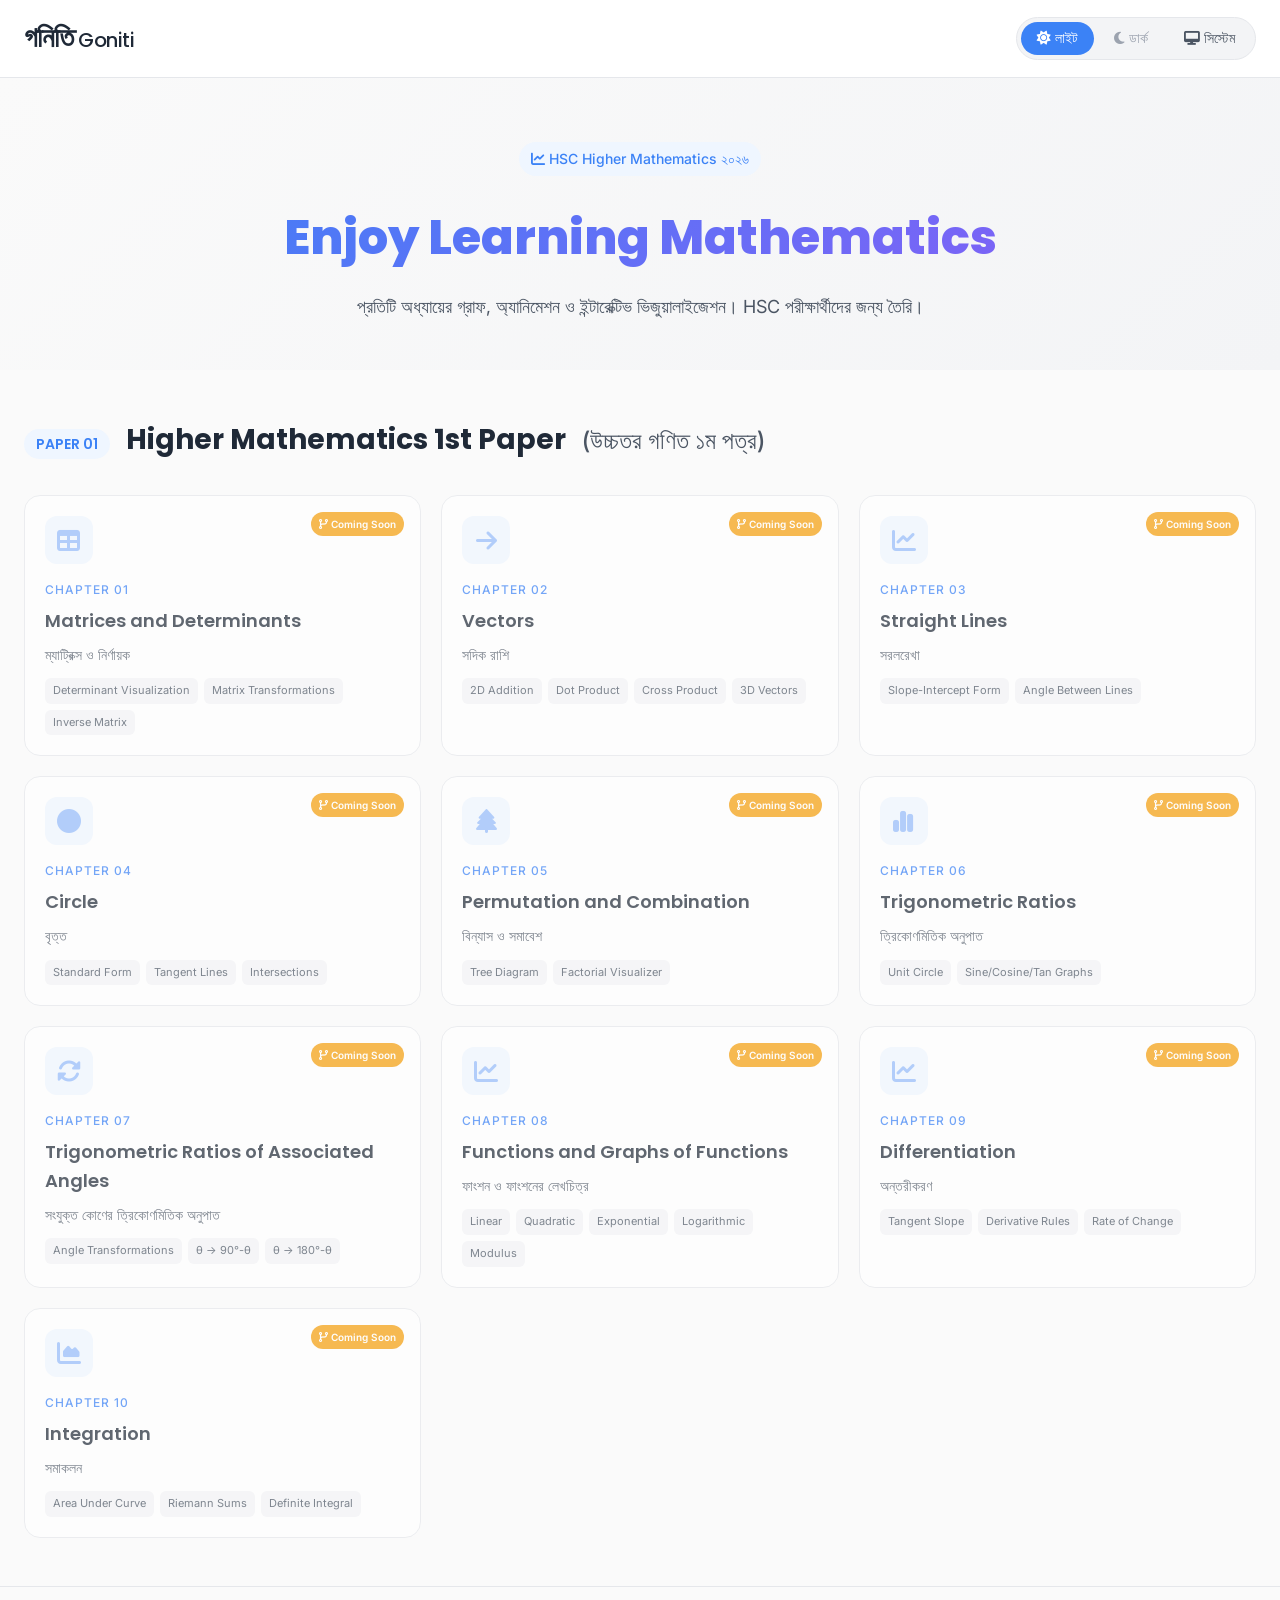
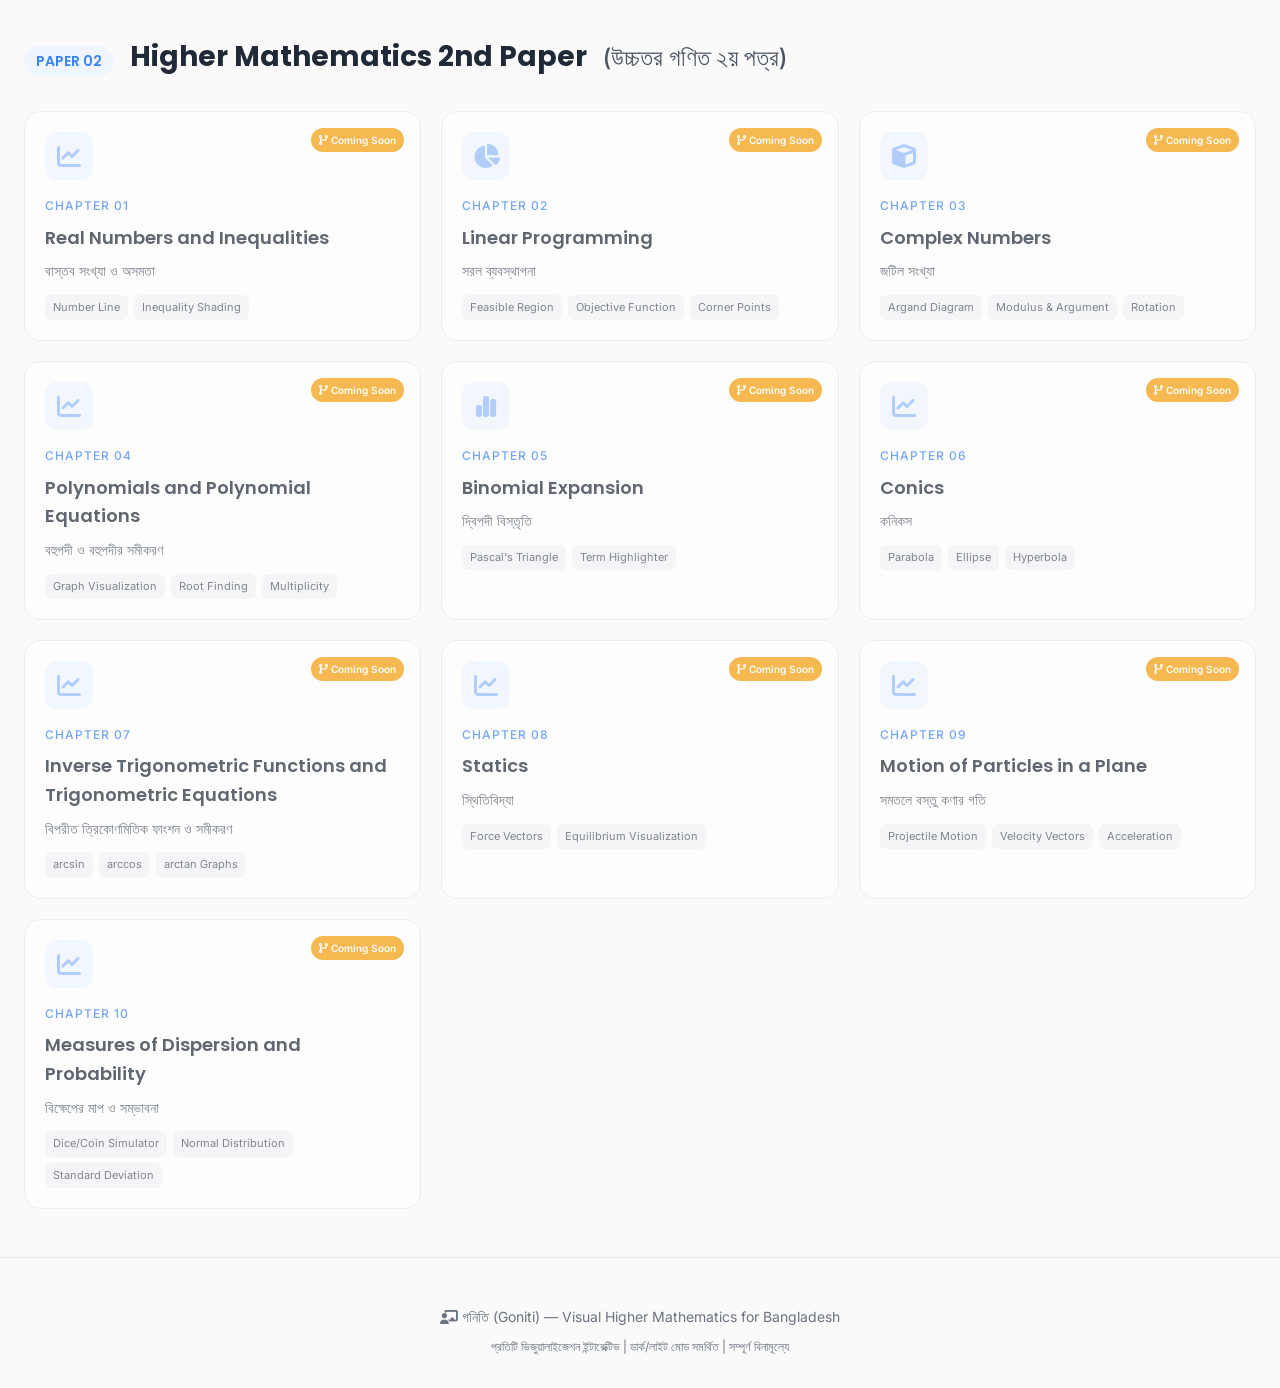
==== index.html @ 04747a1b "Initial commit of Goniti - Visual Higher Math platform" ====
<!DOCTYPE html>
<html lang="bn">
<head>
    <meta charset="UTF-8">
    <meta name="viewport" content="width=device-width, initial-scale=1.0, viewport-fit=cover">
    <title>গনিতি | Goniti — Visual Higher Mathematics for HSC Bangladesh</title>
    <meta name="description" content="Interactive visualizations for HSC Higher Mathematics (1st & 2nd Paper). Learn matrices, vectors, calculus, conics and more through animated graphs.">
    <meta name="theme-color" content="#3B82F6">
    
    <!-- Preconnect for faster font loading -->
    <link rel="preconnect" href="https://fonts.googleapis.com">
    <link rel="preconnect" href="https://fonts.gstatic.com" crossorigin>
    
    <!-- Google Fonts: Poppins (headings) + Inter (body) - both pass Il1 test -->
    <link href="https://fonts.googleapis.com/css2?family=Inter:opsz,wght@14..32,300;14..32,400;14..32,500;14..32,600;14..32,700&family=Poppins:wght@400;500;600;700;800&display=swap" rel="stylesheet">
    
    <!-- Font Awesome 6 (free icons) -->
    <link rel="stylesheet" href="https://cdnjs.cloudflare.com/ajax/libs/font-awesome/6.4.0/css/all.min.css">
    
    <style>
        /* ---------- CSS Variables (Light Mode Default) ---------- */
        :root {
            /* Light mode colors (research-backed: light mode improves reading speed & accuracy) */
            --bg-primary: #FAFAFA;
            --bg-secondary: #FFFFFF;
            --bg-card: #FFFFFF;
            --bg-surface: #F3F4F6;
            --text-primary: #1F2937;
            --text-secondary: #4B5563;
            --text-muted: #6B7280;
            --border-light: #E5E7EB;
            --border-medium: #D1D5DB;
            --accent-blue: #3B82F6;
            --accent-blue-hover: #2563EB;
            --accent-blue-light: #EFF6FF;
            --accent-purple: #8B5CF6;
            --accent-green: #10B981;
            --accent-orange: #F59E0B;
            --shadow-sm: 0 1px 2px 0 rgba(0, 0, 0, 0.05);
            --shadow-md: 0 4px 6px -1px rgba(0, 0, 0, 0.1), 0 2px 4px -1px rgba(0, 0, 0, 0.06);
            --shadow-lg: 0 10px 15px -3px rgba(0, 0, 0, 0.1), 0 4px 6px -2px rgba(0, 0, 0, 0.05);
            --transition: all 0.2s ease;
        }
        
        /* Dark mode colors (research: dark mode reduces eye fatigue in low-light conditions) */
        [data-theme="dark"] {
            --bg-primary: #121212;
            --bg-secondary: #1E1E1E;
            --bg-card: #1E1E1E;
            --bg-surface: #2D2D2D;
            --text-primary: #E5E7EB;
            --text-secondary: #9CA3AF;
            --text-muted: #6B7280;
            --border-light: #2D2D2D;
            --border-medium: #404040;
            --accent-blue: #60A5FA;
            --accent-blue-hover: #3B82F6;
            --accent-blue-light: #1E3A5F;
            --shadow-sm: 0 1px 2px 0 rgba(0, 0, 0, 0.3);
            --shadow-md: 0 4px 6px -1px rgba(0, 0, 0, 0.4);
            --shadow-lg: 0 10px 15px -3px rgba(0, 0, 0, 0.4);
        }
        
        /* System preference detection (respects user's OS setting) */
        @media (prefers-color-scheme: dark) {
            :root:not([data-theme="light"]) {
                --bg-primary: #121212;
                --bg-secondary: #1E1E1E;
                --bg-card: #1E1E1E;
                --bg-surface: #2D2D2D;
                --text-primary: #E5E7EB;
                --text-secondary: #9CA3AF;
                --text-muted: #6B7280;
                --border-light: #2D2D2D;
                --border-medium: #404040;
                --accent-blue: #60A5FA;
                --accent-blue-hover: #3B82F6;
                --accent-blue-light: #1E3A5F;
            }
        }
        
        * {
            margin: 0;
            padding: 0;
            box-sizing: border-box;
        }
        
        body {
            font-family: 'Inter', system-ui, -apple-system, sans-serif;
            background-color: var(--bg-primary);
            color: var(--text-primary);
            line-height: 1.6;  /* Research: line height minimum 1.5x font size */
            font-size: 16px;   /* Research: minimum 16px for web content */
            transition: var(--transition);
        }
        
        /* Typography - Poppins for headings (clean, modern) */
        h1, h2, h3, h4, .logo, .chapter-title, .nav-link {
            font-family: 'Poppins', 'Inter', system-ui, sans-serif;
        }
        
        /* Container */
        .container {
            max-width: 1280px;
            margin: 0 auto;
            padding: 0 24px;
        }
        
        /* Navigation Bar */
        .navbar {
            position: sticky;
            top: 0;
            background-color: var(--bg-secondary);
            border-bottom: 1px solid var(--border-light);
            backdrop-filter: blur(10px);
            z-index: 100;
            padding: 16px 0;
        }
        
        .navbar .container {
            display: flex;
            justify-content: space-between;
            align-items: center;
            flex-wrap: wrap;
            gap: 16px;
        }
        
        .logo {
            display: flex;
            align-items: baseline;
            gap: 4px;
            font-size: 28px;
            font-weight: 700;
            text-decoration: none;
            color: var(--text-primary);
        }
        
        .logo-bn {
            font-size: 28px;
        }
        
        .logo-en {
            font-size: 20px;
            font-weight: 500;
            letter-spacing: -0.5px;
        }
        
        .nav-controls {
            display: flex;
            align-items: center;
            gap: 16px;
        }
        
        /* Theme Toggle */
        .theme-toggle {
            background-color: var(--bg-surface);
            border: 1px solid var(--border-light);
            border-radius: 40px;
            padding: 4px;
            display: flex;
            gap: 4px;
        }
        
        .theme-btn {
            background: none;
            border: none;
            padding: 8px 16px;
            border-radius: 32px;
            cursor: pointer;
            font-size: 14px;
            font-weight: 500;
            color: var(--text-secondary);
            transition: var(--transition);
        }
        
        .theme-btn.active {
            background-color: var(--accent-blue);
            color: white;
        }
        
        .theme-btn:hover:not(.active) {
            background-color: var(--border-light);
            color: var(--text-primary);
        }
        
        /* Hero Section */
        .hero {
            padding: 64px 0 48px 0;
            text-align: center;
            background: linear-gradient(135deg, var(--bg-primary) 0%, var(--bg-surface) 100%);
        }
        
        .hero h1 {
            font-size: 48px;
            font-weight: 800;
            margin-bottom: 16px;
            background: linear-gradient(135deg, var(--accent-blue), var(--accent-purple));
            -webkit-background-clip: text;
            background-clip: text;
            color: transparent;
        }
        
        .hero p {
            font-size: 18px;
            color: var(--text-secondary);
            max-width: 600px;
            margin: 0 auto;
        }
        
        .hero-badge {
            display: inline-block;
            background-color: var(--accent-blue-light);
            color: var(--accent-blue);
            padding: 6px 12px;
            border-radius: 20px;
            font-size: 14px;
            font-weight: 500;
            margin-bottom: 24px;
        }
        
        /* Paper Sections */
        .paper-section {
            padding: 48px 0;
            border-bottom: 1px solid var(--border-light);
        }
        
        .paper-section:last-child {
            border-bottom: none;
        }
        
        .paper-header {
            display: flex;
            align-items: baseline;
            gap: 16px;
            margin-bottom: 32px;
            flex-wrap: wrap;
        }
        
        .paper-number {
            font-family: 'Poppins', sans-serif;
            font-size: 14px;
            font-weight: 600;
            color: var(--accent-blue);
            background-color: var(--accent-blue-light);
            padding: 4px 12px;
            border-radius: 20px;
        }
        
        .paper-title {
            font-size: 28px;
            font-weight: 700;
            color: var(--text-primary);
        }
        
        .paper-title-bn {
            font-size: 24px;
            font-weight: 500;
            color: var(--text-secondary);
        }
        
        /* Chapter Grid */
        .chapter-grid {
            display: grid;
            grid-template-columns: repeat(auto-fill, minmax(320px, 1fr));
            gap: 20px;
        }
        
        /* Chapter Card - interactive and accessible */
        .chapter-card {
            background-color: var(--bg-card);
            border: 1px solid var(--border-light);
            border-radius: 16px;
            padding: 20px;
            transition: var(--transition);
            text-decoration: none;
            display: block;
            cursor: pointer;
        }
        
        .chapter-card:hover {
            transform: translateY(-4px);
            box-shadow: var(--shadow-lg);
            border-color: var(--accent-blue);
        }
        
        /* Chapter card icons - visual indicators beyond color (accessibility) */
        .card-icon {
            width: 48px;
            height: 48px;
            background-color: var(--accent-blue-light);
            border-radius: 12px;
            display: flex;
            align-items: center;
            justify-content: center;
            margin-bottom: 16px;
        }
        
        .card-icon i {
            font-size: 24px;
            color: var(--accent-blue);
        }
        
        .chapter-number {
            font-size: 12px;
            font-weight: 500;
            color: var(--accent-blue);
            text-transform: uppercase;
            letter-spacing: 1px;
            margin-bottom: 8px;
        }
        
        .chapter-title {
            font-size: 18px;
            font-weight: 600;
            margin-bottom: 8px;
            color: var(--text-primary);
        }
        
        .chapter-title-bn {
            font-size: 14px;
            color: var(--text-secondary);
            margin-bottom: 12px;
        }
        
        .topic-list {
            display: flex;
            flex-wrap: wrap;
            gap: 6px;
            margin-top: 12px;
        }
        
        .topic-tag {
            font-size: 11px;
            padding: 4px 8px;
            background-color: var(--bg-surface);
            border-radius: 6px;
            color: var(--text-secondary);
        }
        
        /* Footer */
        .footer {
            padding: 48px 0 32px 0;
            border-top: 1px solid var(--border-light);
            text-align: center;
            color: var(--text-muted);
            font-size: 14px;
        }
        
        /* Under Construction Badge */
        .coming-soon {
            opacity: 0.7;
            position: relative;
        }
        
        .coming-soon .card-icon i {
            opacity: 0.5;
        }
        
        .badge-coming {
            position: absolute;
            top: 16px;
            right: 16px;
            background-color: var(--accent-orange);
            color: white;
            font-size: 10px;
            font-weight: 600;
            padding: 4px 8px;
            border-radius: 12px;
        }
        
        /* Responsive */
        @media (max-width: 768px) {
            .container {
                padding: 0 16px;
            }
            
            .hero h1 {
                font-size: 36px;
            }
            
            .hero p {
                font-size: 16px;
            }
            
            .paper-title {
                font-size: 22px;
            }
            
            .chapter-grid {
                grid-template-columns: 1fr;
            }
            
            .navbar .container {
                flex-direction: column;
                text-align: center;
            }
        }
        
        /* Loading state for future dynamic content */
        .loading {
            text-align: center;
            padding: 40px;
            color: var(--text-secondary);
        }
        
        /* Focus styles for keyboard navigation (accessibility) */
        .chapter-card:focus-visible,
        .theme-btn:focus-visible {
            outline: 2px solid var(--accent-blue);
            outline-offset: 2px;
            border-radius: 8px;
        }
    </style>
</head>
<body>

<nav class="navbar">
    <div class="container">
        <a href="#" class="logo">
            <span class="logo-bn">গনিতি</span>
            <span class="logo-en">Goniti</span>
        </a>
        <div class="nav-controls">
            <div class="theme-toggle" role="group" aria-label="Theme selector">
                <button class="theme-btn active" data-theme="light" aria-label="Light mode">
                    <i class="fas fa-sun"></i> <span class="hide-mobile">লাইট</span>
                </button>
                <button class="theme-btn" data-theme="dark" aria-label="Dark mode">
                    <i class="fas fa-moon"></i> <span class="hide-mobile">ডার্ক</span>
                </button>
                <button class="theme-btn" data-theme="system" aria-label="System preference">
                    <i class="fas fa-desktop"></i> <span class="hide-mobile">সিস্টেম</span>
                </button>
            </div>
        </div>
    </div>
</nav>

<main>
    <section class="hero">
        <div class="container">
            <span class="hero-badge">
                <i class="fas fa-chart-line"></i> HSC Higher Mathematics ২০২৬
            </span>
            <h1>Enjoy Learning Mathematics</h1>
            <p>প্রতিটি অধ্যায়ের গ্রাফ, অ্যানিমেশন ও ইন্টারেক্টিভ ভিজুয়ালাইজেশন। HSC পরীক্ষার্থীদের জন্য তৈরি।</p>
        </div>
    </section>

    <!-- First Paper (1st Paper) -->
    <section class="paper-section">
        <div class="container">
            <div class="paper-header">
                <span class="paper-number">PAPER 01</span>
                <h2 class="paper-title">Higher Mathematics 1st Paper</h2>
                <span class="paper-title-bn">(উচ্চতর গণিত ১ম পত্র)</span>
            </div>
            <div class="chapter-grid" id="first-paper-grid">
                <!-- Will be populated by JavaScript -->
                <div class="loading"><i class="fas fa-spinner fa-pulse"></i> Loading chapters...</div>
            </div>
        </div>
    </section>

    <!-- Second Paper (2nd Paper) -->
    <section class="paper-section">
        <div class="container">
            <div class="paper-header">
                <span class="paper-number">PAPER 02</span>
                <h2 class="paper-title">Higher Mathematics 2nd Paper</h2>
                <span class="paper-title-bn">(উচ্চতর গণিত ২য় পত্র)</span>
            </div>
            <div class="chapter-grid" id="second-paper-grid">
                <div class="loading"><i class="fas fa-spinner fa-pulse"></i> Loading chapters...</div>
            </div>
        </div>
    </section>
</main>

<footer class="footer">
    <div class="container">
        <p><i class="fas fa-chalkboard-user"></i> গনিতি (Goniti) — Visual Higher Mathematics for Bangladesh</p>
        <p style="margin-top: 8px; font-size: 12px;">
            প্রতিটি ভিজুয়ালাইজেশন ইন্টারেক্টিভ | ডার্ক/লাইট মোড সমর্থিত | সম্পূর্ণ বিনামূল্যে
        </p>
    </div>
</footer>

<script>
    // Syllabus Data (Based on official NCTB HSC curriculum)
    const syllabus = {
        firstPaper: [
            { id: 1, name: "Matrices and Determinants", nameBn: "ম্যাট্রিক্স ও নির্ণায়ক", topics: ["Determinant Visualization", "Matrix Transformations", "Inverse Matrix"], icon: "fa-table", path: "pages/1st-paper/01-matrices/determinant.html", available: false },
            { id: 2, name: "Vectors", nameBn: "সদিক রাশি", topics: ["2D Addition", "Dot Product", "Cross Product", "3D Vectors"], icon: "fa-arrow-right", path: "pages/1st-paper/02-vectors/addition.html", available: false },
            { id: 3, name: "Straight Lines", nameBn: "সরলরেখা", topics: ["Slope-Intercept Form", "Angle Between Lines"], icon: "fa-chart-line", path: "pages/1st-paper/03-straight-lines/slope-intercept.html", available: false },
            { id: 4, name: "Circle", nameBn: "বৃত্ত", topics: ["Standard Form", "Tangent Lines", "Intersections"], icon: "fa-circle", path: "pages/1st-paper/04-circle/standard-form.html", available: false },
            { id: 5, name: "Permutation and Combination", nameBn: "বিন্যাস ও সমাবেশ", topics: ["Tree Diagram", "Factorial Visualizer"], icon: "fa-tree", path: "pages/1st-paper/05-permutation-combination/tree-diagram.html", available: false },
            { id: 6, name: "Trigonometric Ratios", nameBn: "ত্রিকোণমিতিক অনুপাত", topics: ["Unit Circle", "Sine/Cosine/Tan Graphs"], icon: "fa-chart-simple", path: "pages/1st-paper/06-trigonometric-ratios/unit-circle.html", available: false },
            { id: 7, name: "Trigonometric Ratios of Associated Angles", nameBn: "সংযুক্ত কোণের ত্রিকোণমিতিক অনুপাত", topics: ["Angle Transformations", "θ → 90°-θ", "θ → 180°-θ"], icon: "fa-sync-alt", path: "pages/1st-paper/07-associated-angles/angle-transformations.html", available: false },
            { id: 8, name: "Functions and Graphs of Functions", nameBn: "ফাংশন ও ফাংশনের লেখচিত্র", topics: ["Linear", "Quadratic", "Exponential", "Logarithmic", "Modulus"], icon: "fa-chart-line", path: "pages/1st-paper/08-functions/quadratic.html", available: false },
            { id: 9, name: "Differentiation", nameBn: "অন্তরীকরণ", topics: ["Tangent Slope", "Derivative Rules", "Rate of Change"], icon: "fa-chart-line", path: "pages/1st-paper/09-differentiation/tangent-slope.html", available: false },
            { id: 10, name: "Integration", nameBn: "সমাকলন", topics: ["Area Under Curve", "Riemann Sums", "Definite Integral"], icon: "fa-chart-area", path: "pages/1st-paper/10-integration/area-under-curve.html", available: false }
        ],
        secondPaper: [
            { id: 1, name: "Real Numbers and Inequalities", nameBn: "বাস্তব সংখ্যা ও অসমতা", topics: ["Number Line", "Inequality Shading"], icon: "fa-chart-line", path: "pages/2nd-paper/01-inequalities/number-line.html", available: false },
            { id: 2, name: "Linear Programming", nameBn: "সরল ব্যবস্থাপনা", topics: ["Feasible Region", "Objective Function", "Corner Points"], icon: "fa-chart-pie", path: "pages/2nd-paper/02-linear-programming/feasible-region.html", available: false },
            { id: 3, name: "Complex Numbers", nameBn: "জটিল সংখ্যা", topics: ["Argand Diagram", "Modulus & Argument", "Rotation"], icon: "fa-cube", path: "pages/2nd-paper/03-complex-numbers/argand-diagram.html", available: false },
            { id: 4, name: "Polynomials and Polynomial Equations", nameBn: "বহুপদী ও বহুপদীর সমীকরণ", topics: ["Graph Visualization", "Root Finding", "Multiplicity"], icon: "fa-chart-line", path: "pages/2nd-paper/04-polynomials/graph.html", available: false },
            { id: 5, name: "Binomial Expansion", nameBn: "দ্বিপদী বিস্তৃতি", topics: ["Pascal's Triangle", "Term Highlighter"], icon: "fa-chart-simple", path: "pages/2nd-paper/05-binomial-expansion/pascal-triangle.html", available: false },
            { id: 6, name: "Conics", nameBn: "কনিকস", topics: ["Parabola", "Ellipse", "Hyperbola"], icon: "fa-chart-line", path: "pages/2nd-paper/06-conics/parabola.html", available: false },
            { id: 7, name: "Inverse Trigonometric Functions and Trigonometric Equations", nameBn: "বিপরীত ত্রিকোণমিতিক ফাংশন ও সমীকরণ", topics: ["arcsin", "arccos", "arctan Graphs"], icon: "fa-chart-line", path: "pages/2nd-paper/07-inverse-trig/arcsin.html", available: false },
            { id: 8, name: "Statics", nameBn: "স্থিতিবিদ্যা", topics: ["Force Vectors", "Equilibrium Visualization"], icon: "fa-chart-line", path: "pages/2nd-paper/08-statics/force-vectors.html", available: false },
            { id: 9, name: "Motion of Particles in a Plane", nameBn: "সমতলে বস্তু কণার গতি", topics: ["Projectile Motion", "Velocity Vectors", "Acceleration"], icon: "fa-chart-line", path: "pages/2nd-paper/09-motion/projectile.html", available: false },
            { id: 10, name: "Measures of Dispersion and Probability", nameBn: "বিক্ষেপের মাপ ও সম্ভাবনা", topics: ["Dice/Coin Simulator", "Normal Distribution", "Standard Deviation"], icon: "fa-chart-line", path: "pages/2nd-paper/10-probability/dice-sim.html", available: false }
        ]
    };

    // Helper function to generate chapter card HTML
    function generateChapterCard(chapter, basePath) {
        // For now, all topics are "Coming Soon" until pages are built
        const isAvailable = chapter.available;
        const cardClass = isAvailable ? "chapter-card" : "chapter-card coming-soon";
        const badgeHtml = !isAvailable ? '<span class="badge-coming"><i class="fas fa-code-branch"></i> Coming Soon</span>' : '';
        
        // Generate topic tags HTML
        const topicsHtml = chapter.topics.map(topic => 
            `<span class="topic-tag">${topic}</span>`
        ).join('');
        
        // Determine icon color class
        const iconColor = isAvailable ? "accent-blue" : "text-muted";
        
        return `
            <a href="${isAvailable ? chapter.path : '#'}" class="${cardClass}" style="${!isAvailable ? 'cursor: default;' : ''}" ${!isAvailable ? 'onclick="return false;"' : ''}>
                ${badgeHtml}
                <div class="card-icon">
                    <i class="fas ${chapter.icon}"></i>
                </div>
                <div class="chapter-number">Chapter ${String(chapter.id).padStart(2, '0')}</div>
                <h3 class="chapter-title">${chapter.name}</h3>
                <div class="chapter-title-bn">${chapter.nameBn}</div>
                <div class="topic-list">
                    ${topicsHtml}
                </div>
            </a>
        `;
    }

    // Function to render grids
    function renderChapters() {
        const firstPaperGrid = document.getElementById('first-paper-grid');
        const secondPaperGrid = document.getElementById('second-paper-grid');
        
        if (firstPaperGrid) {
            const firstPaperHtml = syllabus.firstPaper.map(chapter => 
                generateChapterCard(chapter, '1st-paper')
            ).join('');
            firstPaperGrid.innerHTML = firstPaperHtml;
        }
        
        if (secondPaperGrid) {
            const secondPaperHtml = syllabus.secondPaper.map(chapter => 
                generateChapterCard(chapter, '2nd-paper')
            ).join('');
            secondPaperGrid.innerHTML = secondPaperHtml;
        }
    }

    // Theme Management (Research-based: users should be able to switch modes)
    function initTheme() {
        const savedTheme = localStorage.getItem('goniti-theme') || 'light';
        setTheme(savedTheme);
        
        // Update active button state
        document.querySelectorAll('.theme-btn').forEach(btn => {
            const themeValue = btn.getAttribute('data-theme');
            if (themeValue === savedTheme) {
                btn.classList.add('active');
            } else {
                btn.classList.remove('active');
            }
        });
    }
    
    function setTheme(theme) {
        if (theme === 'system') {
            // Remove data-theme attribute to let CSS media query take over
            document.documentElement.removeAttribute('data-theme');
            localStorage.setItem('goniti-theme', 'system');
        } else {
            document.documentElement.setAttribute('data-theme', theme);
            localStorage.setItem('goniti-theme', theme);
        }
    }
    
    // Theme toggle event listeners
    document.querySelectorAll('.theme-btn').forEach(btn => {
        btn.addEventListener('click', () => {
            const theme = btn.getAttribute('data-theme');
            setTheme(theme);
            
            // Update active state
            document.querySelectorAll('.theme-btn').forEach(b => b.classList.remove('active'));
            btn.classList.add('active');
        });
    });
    
    // Initialize everything when DOM is ready
    document.addEventListener('DOMContentLoaded', () => {
        renderChapters();
        initTheme();
    });
    
    // Optional: Add keyboard shortcuts for theme switching (accessibility bonus)
    document.addEventListener('keydown', (e) => {
        // Alt + L for Light mode, Alt + D for Dark mode, Alt + S for System
        if (e.altKey) {
            if (e.key === 'l' || e.key === 'L') {
                setTheme('light');
                document.querySelectorAll('.theme-btn').forEach(btn => {
                    btn.classList.toggle('active', btn.getAttribute('data-theme') === 'light');
                });
                e.preventDefault();
            } else if (e.key === 'd' || e.key === 'D') {
                setTheme('dark');
                document.querySelectorAll('.theme-btn').forEach(btn => {
                    btn.classList.toggle('active', btn.getAttribute('data-theme') === 'dark');
                });
                e.preventDefault();
            } else if (e.key === 's' || e.key === 'S') {
                setTheme('system');
                document.querySelectorAll('.theme-btn').forEach(btn => {
                    btn.classList.toggle('active', btn.getAttribute('data-theme') === 'system');
                });
                e.preventDefault();
            }
        }
    });
</script>
</body>
</html>
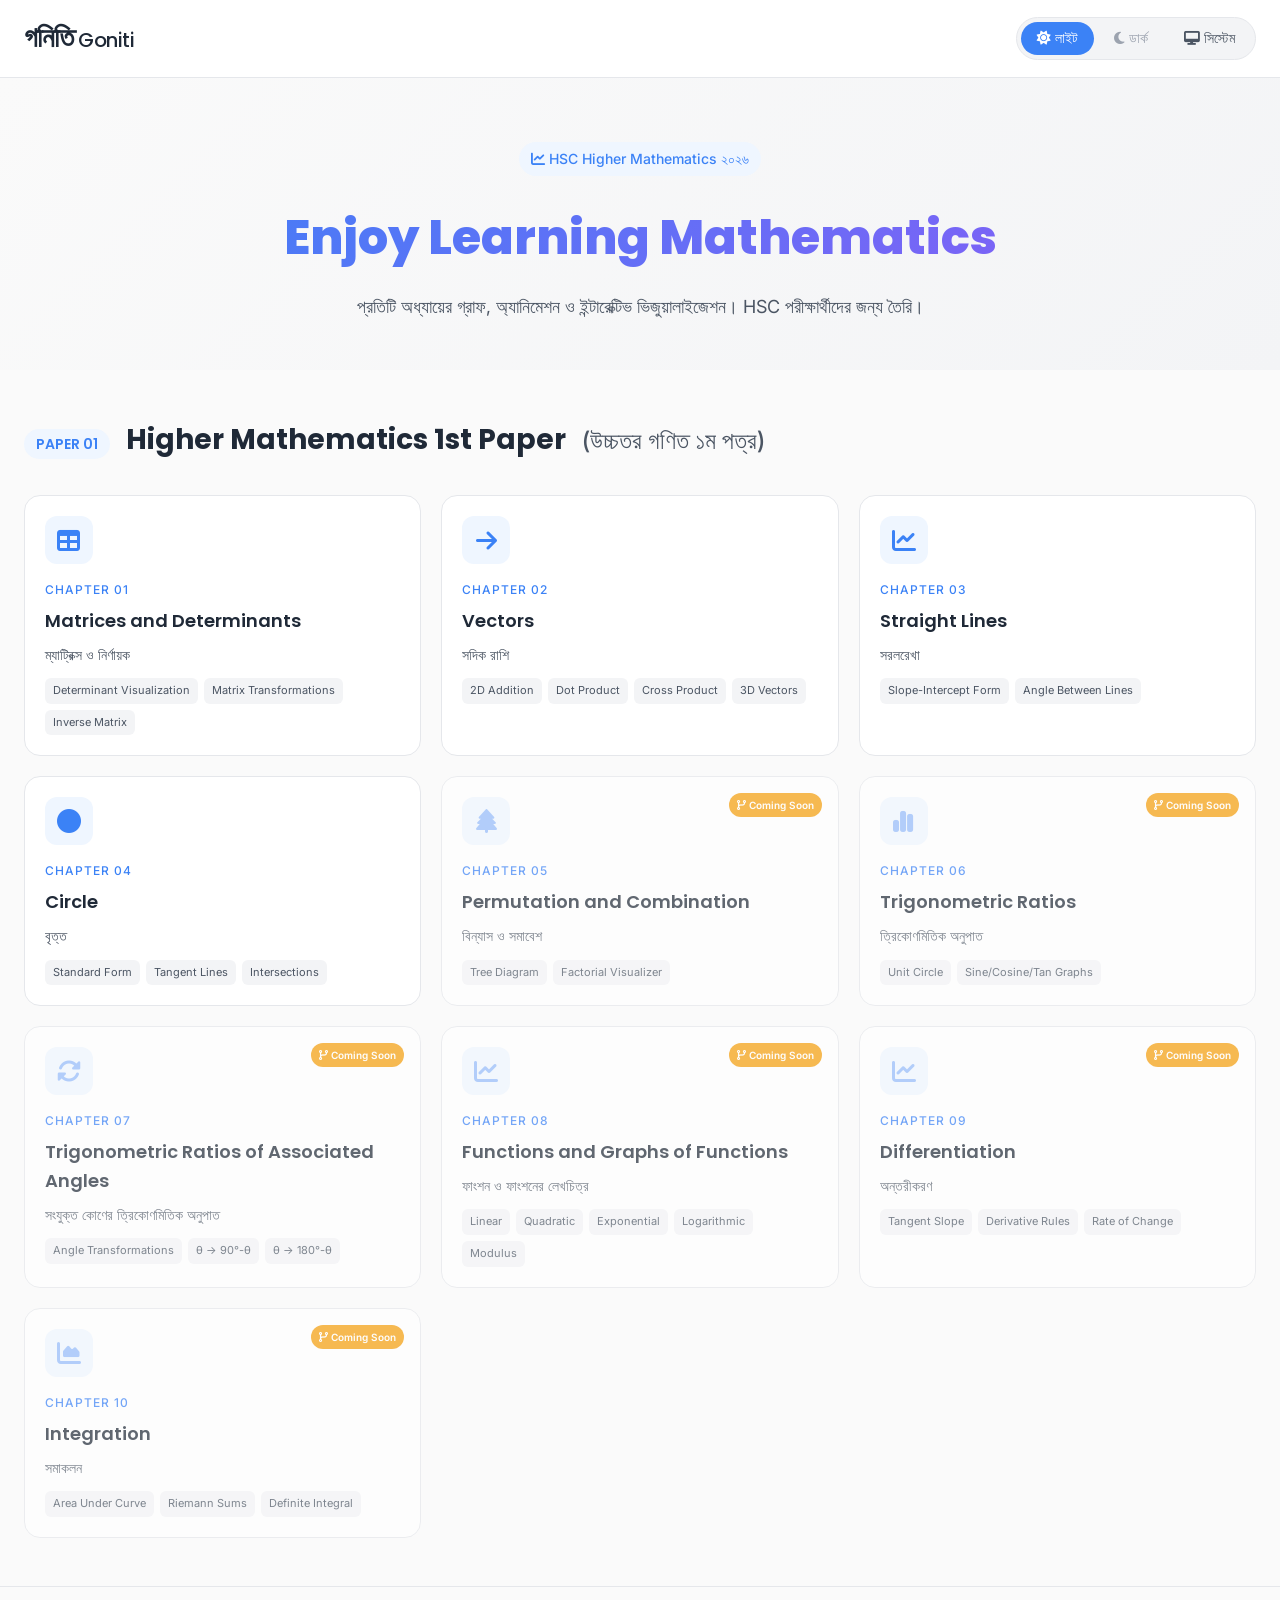
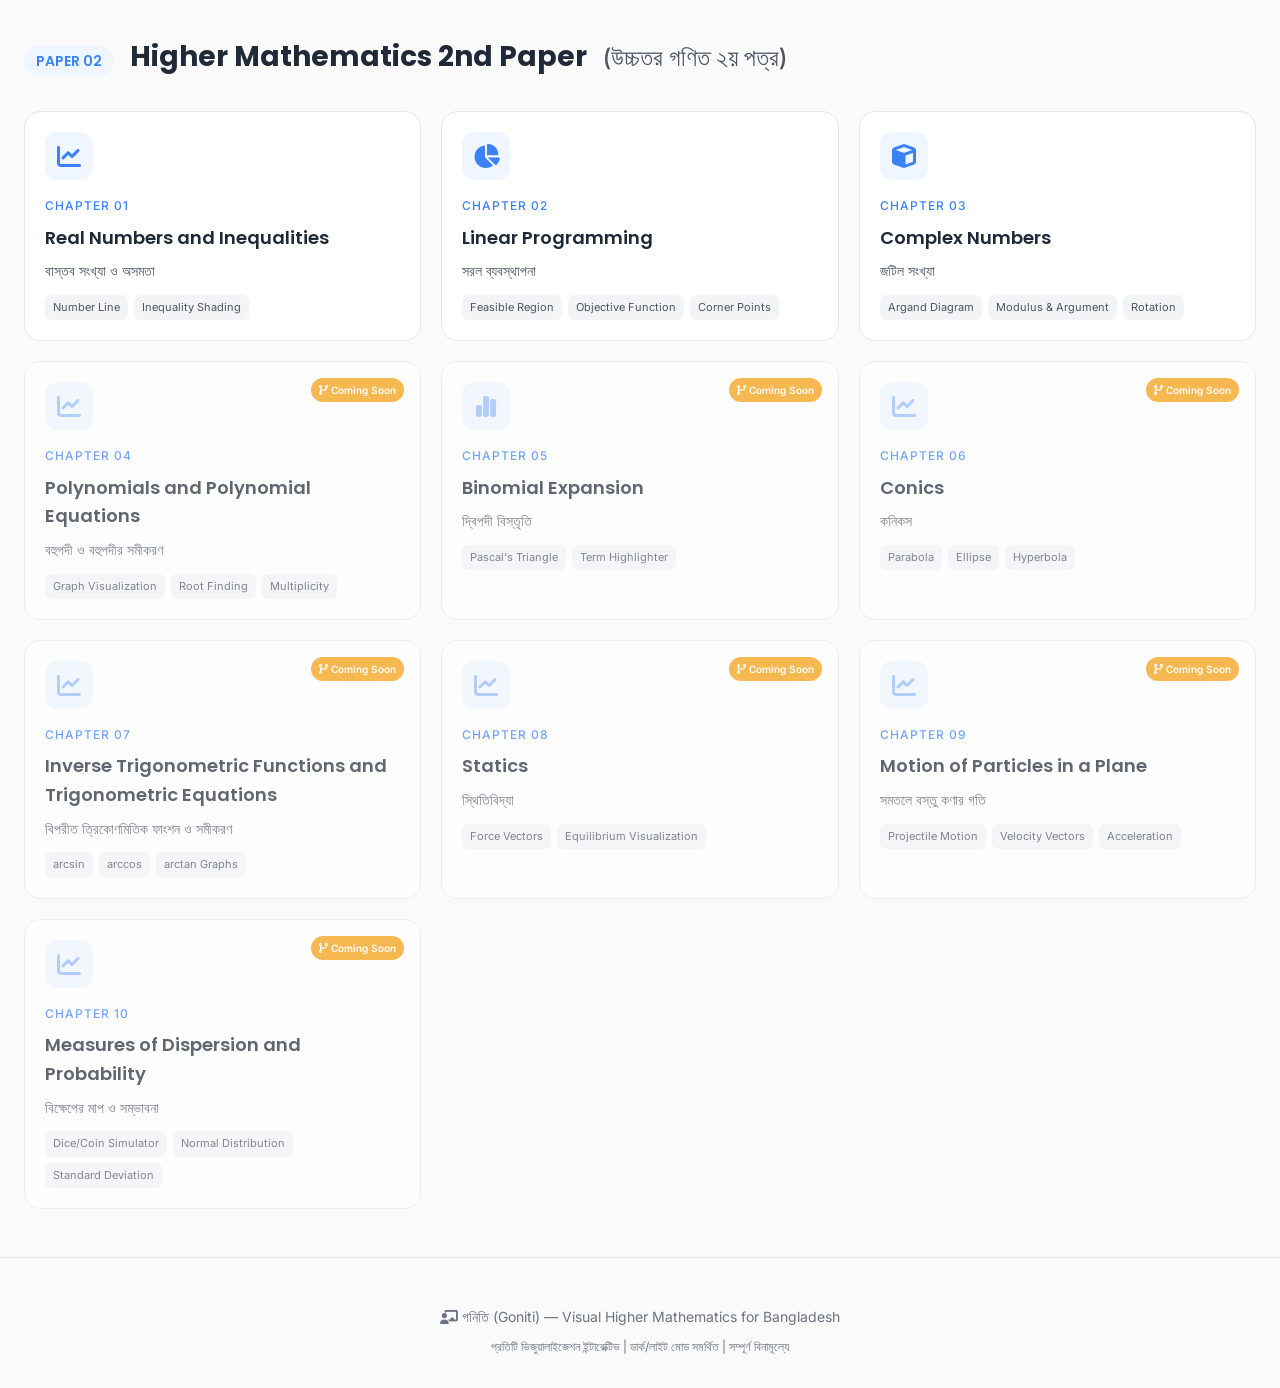
==== commit 74ef7a94: "Updated Reference" ====
--- a/index.html
+++ b/index.html
@@ -490,10 +490,10 @@
     // Syllabus Data (Based on official NCTB HSC curriculum)
     const syllabus = {
         firstPaper: [
-            { id: 1, name: "Matrices and Determinants", nameBn: "ম্যাট্রিক্স ও নির্ণায়ক", topics: ["Determinant Visualization", "Matrix Transformations", "Inverse Matrix"], icon: "fa-table", path: "pages/1st-paper/01-matrices/determinant.html", available: false },
-            { id: 2, name: "Vectors", nameBn: "সদিক রাশি", topics: ["2D Addition", "Dot Product", "Cross Product", "3D Vectors"], icon: "fa-arrow-right", path: "pages/1st-paper/02-vectors/addition.html", available: false },
-            { id: 3, name: "Straight Lines", nameBn: "সরলরেখা", topics: ["Slope-Intercept Form", "Angle Between Lines"], icon: "fa-chart-line", path: "pages/1st-paper/03-straight-lines/slope-intercept.html", available: false },
-            { id: 4, name: "Circle", nameBn: "বৃত্ত", topics: ["Standard Form", "Tangent Lines", "Intersections"], icon: "fa-circle", path: "pages/1st-paper/04-circle/standard-form.html", available: false },
+            { id: 1, name: "Matrices and Determinants", nameBn: "ম্যাট্রিক্স ও নির্ণায়ক", topics: ["Determinant Visualization", "Matrix Transformations", "Inverse Matrix"], icon: "fa-table", path: "pages/1st-paper/01-matrices/01-intro.html", available: true },
+            { id: 2, name: "Vectors", nameBn: "সদিক রাশি", topics: ["2D Addition", "Dot Product", "Cross Product", "3D Vectors"], icon: "fa-arrow-right", path: "pages/1st-paper/02-vectors/addition.html", available: true },
+            { id: 3, name: "Straight Lines", nameBn: "সরলরেখা", topics: ["Slope-Intercept Form", "Angle Between Lines"], icon: "fa-chart-line", path: "pages/1st-paper/03-straight-lines/slope-intercept.html", available: true },
+            { id: 4, name: "Circle", nameBn: "বৃত্ত", topics: ["Standard Form", "Tangent Lines", "Intersections"], icon: "fa-circle", path: "pages/1st-paper/04-circle/standard-form.html", available: true },
             { id: 5, name: "Permutation and Combination", nameBn: "বিন্যাস ও সমাবেশ", topics: ["Tree Diagram", "Factorial Visualizer"], icon: "fa-tree", path: "pages/1st-paper/05-permutation-combination/tree-diagram.html", available: false },
             { id: 6, name: "Trigonometric Ratios", nameBn: "ত্রিকোণমিতিক অনুপাত", topics: ["Unit Circle", "Sine/Cosine/Tan Graphs"], icon: "fa-chart-simple", path: "pages/1st-paper/06-trigonometric-ratios/unit-circle.html", available: false },
             { id: 7, name: "Trigonometric Ratios of Associated Angles", nameBn: "সংযুক্ত কোণের ত্রিকোণমিতিক অনুপাত", topics: ["Angle Transformations", "θ → 90°-θ", "θ → 180°-θ"], icon: "fa-sync-alt", path: "pages/1st-paper/07-associated-angles/angle-transformations.html", available: false },
@@ -502,9 +502,9 @@
             { id: 10, name: "Integration", nameBn: "সমাকলন", topics: ["Area Under Curve", "Riemann Sums", "Definite Integral"], icon: "fa-chart-area", path: "pages/1st-paper/10-integration/area-under-curve.html", available: false }
         ],
         secondPaper: [
-            { id: 1, name: "Real Numbers and Inequalities", nameBn: "বাস্তব সংখ্যা ও অসমতা", topics: ["Number Line", "Inequality Shading"], icon: "fa-chart-line", path: "pages/2nd-paper/01-inequalities/number-line.html", available: false },
-            { id: 2, name: "Linear Programming", nameBn: "সরল ব্যবস্থাপনা", topics: ["Feasible Region", "Objective Function", "Corner Points"], icon: "fa-chart-pie", path: "pages/2nd-paper/02-linear-programming/feasible-region.html", available: false },
-            { id: 3, name: "Complex Numbers", nameBn: "জটিল সংখ্যা", topics: ["Argand Diagram", "Modulus & Argument", "Rotation"], icon: "fa-cube", path: "pages/2nd-paper/03-complex-numbers/argand-diagram.html", available: false },
+            { id: 1, name: "Real Numbers and Inequalities", nameBn: "বাস্তব সংখ্যা ও অসমতা", topics: ["Number Line", "Inequality Shading"], icon: "fa-chart-line", path: "pages/2nd-paper/01-inequalities/number-line.html", available: true },
+            { id: 2, name: "Linear Programming", nameBn: "সরল ব্যবস্থাপনা", topics: ["Feasible Region", "Objective Function", "Corner Points"], icon: "fa-chart-pie", path: "pages/2nd-paper/02-linear-programming/feasible-region.html", available: true },
+            { id: 3, name: "Complex Numbers", nameBn: "জটিল সংখ্যা", topics: ["Argand Diagram", "Modulus & Argument", "Rotation"], icon: "fa-cube", path: "pages/2nd-paper/03-complex-numbers/argand-diagram.html", available: true },
             { id: 4, name: "Polynomials and Polynomial Equations", nameBn: "বহুপদী ও বহুপদীর সমীকরণ", topics: ["Graph Visualization", "Root Finding", "Multiplicity"], icon: "fa-chart-line", path: "pages/2nd-paper/04-polynomials/graph.html", available: false },
             { id: 5, name: "Binomial Expansion", nameBn: "দ্বিপদী বিস্তৃতি", topics: ["Pascal's Triangle", "Term Highlighter"], icon: "fa-chart-simple", path: "pages/2nd-paper/05-binomial-expansion/pascal-triangle.html", available: false },
             { id: 6, name: "Conics", nameBn: "কনিকস", topics: ["Parabola", "Ellipse", "Hyperbola"], icon: "fa-chart-line", path: "pages/2nd-paper/06-conics/parabola.html", available: false },
@@ -636,6 +636,10 @@
             }
         }
     });
+    
+    // Initialize the page
+    renderChapters();
+    initTheme();
 </script>
 </body>
 </html>
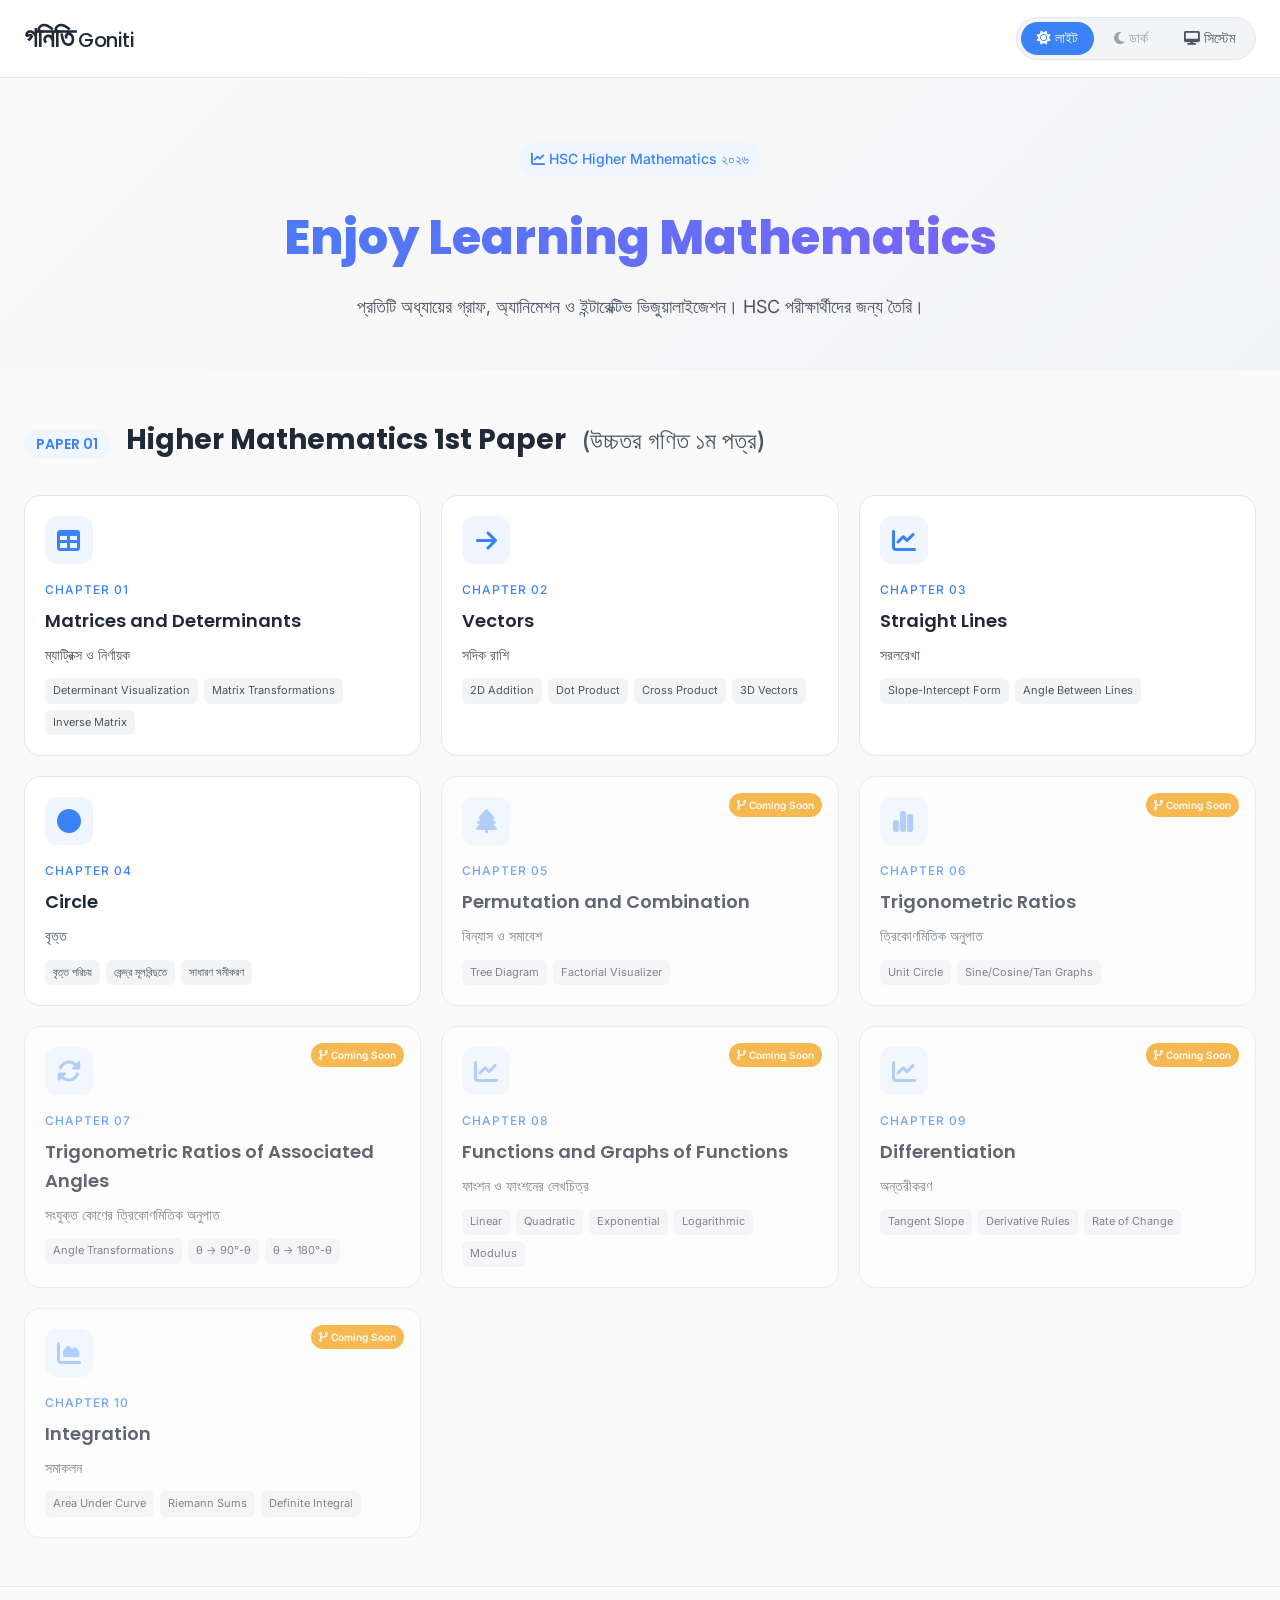
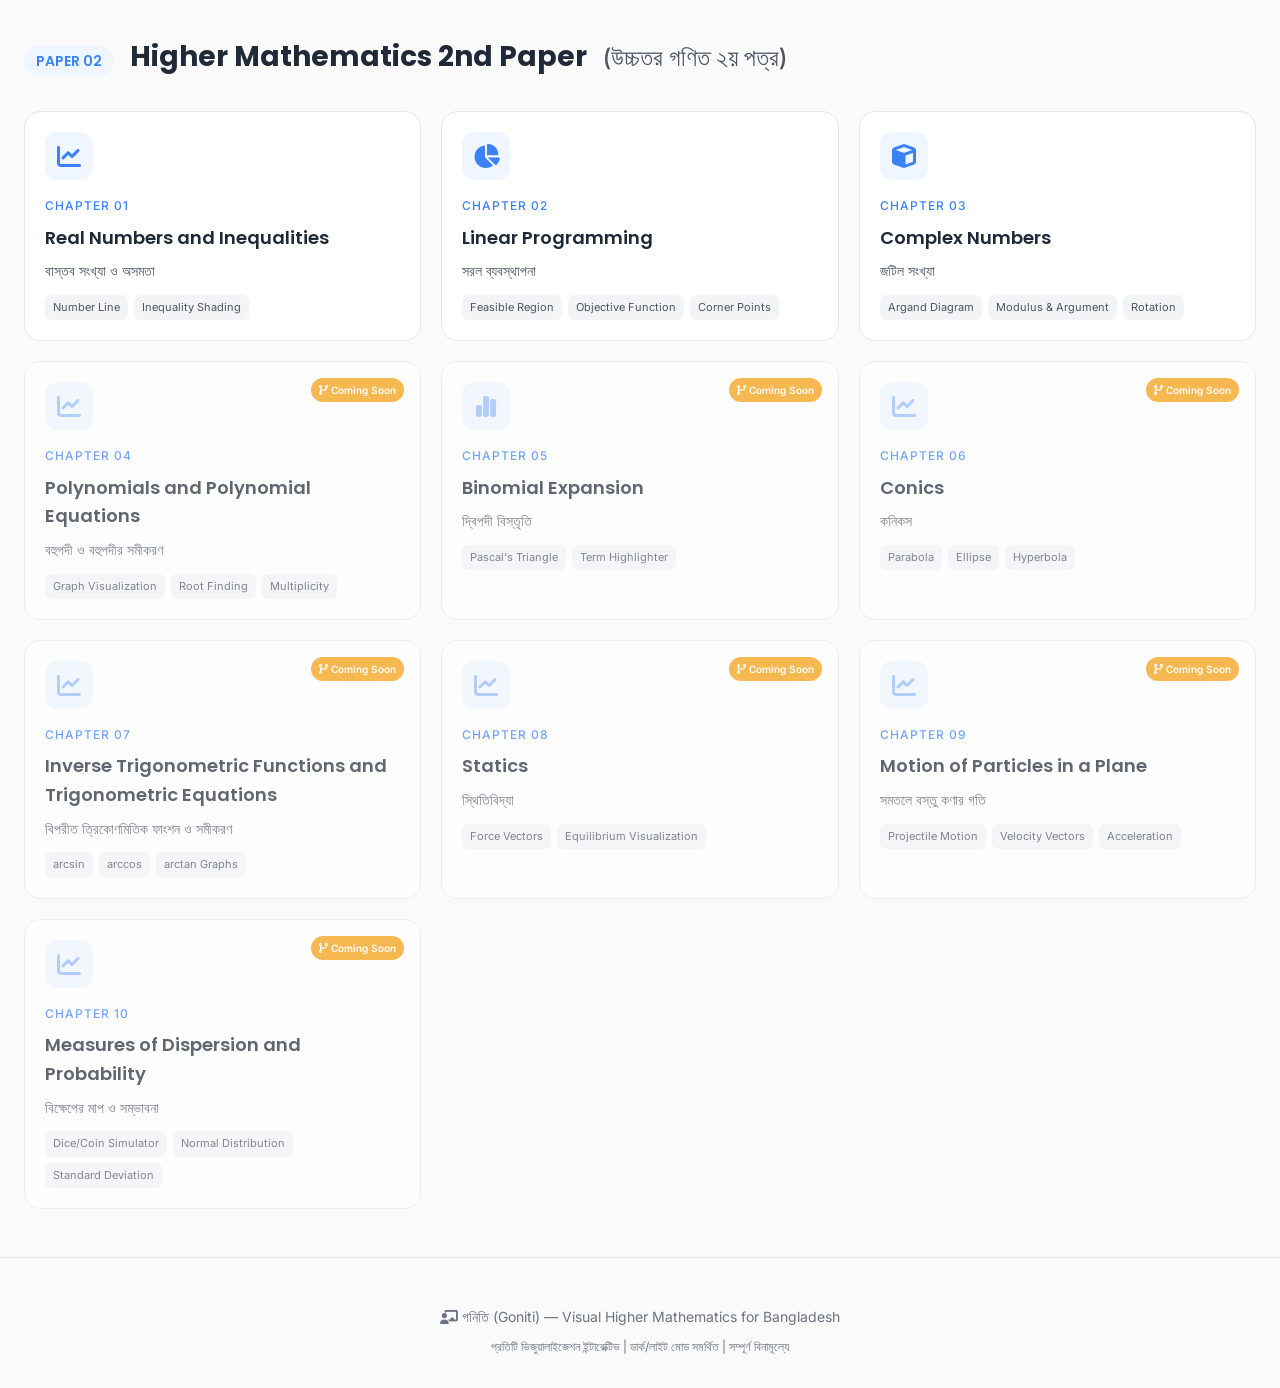
==== commit 13efb838: "Circle Updated" ====
--- a/index.html
+++ b/index.html
@@ -493,7 +493,7 @@
             { id: 1, name: "Matrices and Determinants", nameBn: "ম্যাট্রিক্স ও নির্ণায়ক", topics: ["Determinant Visualization", "Matrix Transformations", "Inverse Matrix"], icon: "fa-table", path: "pages/1st-paper/01-matrices/01-intro.html", available: true },
             { id: 2, name: "Vectors", nameBn: "সদিক রাশি", topics: ["2D Addition", "Dot Product", "Cross Product", "3D Vectors"], icon: "fa-arrow-right", path: "pages/1st-paper/02-vectors/addition.html", available: true },
             { id: 3, name: "Straight Lines", nameBn: "সরলরেখা", topics: ["Slope-Intercept Form", "Angle Between Lines"], icon: "fa-chart-line", path: "pages/1st-paper/03-straight-lines/slope-intercept.html", available: true },
-            { id: 4, name: "Circle", nameBn: "বৃত্ত", topics: ["Standard Form", "Tangent Lines", "Intersections"], icon: "fa-circle", path: "pages/1st-paper/04-circle/standard-form.html", available: true },
+            { id: 4, name: "Circle", nameBn: "বৃত্ত", topics: ["বৃত্ত পরিচয়", "কেন্দ্র মূলবিন্দুতে", "সাধারণ সমীকরণ"], icon: "fa-circle", path: "pages/1st-paper/04-circle/01-intro.html", available: true },
             { id: 5, name: "Permutation and Combination", nameBn: "বিন্যাস ও সমাবেশ", topics: ["Tree Diagram", "Factorial Visualizer"], icon: "fa-tree", path: "pages/1st-paper/05-permutation-combination/tree-diagram.html", available: false },
             { id: 6, name: "Trigonometric Ratios", nameBn: "ত্রিকোণমিতিক অনুপাত", topics: ["Unit Circle", "Sine/Cosine/Tan Graphs"], icon: "fa-chart-simple", path: "pages/1st-paper/06-trigonometric-ratios/unit-circle.html", available: false },
             { id: 7, name: "Trigonometric Ratios of Associated Angles", nameBn: "সংযুক্ত কোণের ত্রিকোণমিতিক অনুপাত", topics: ["Angle Transformations", "θ → 90°-θ", "θ → 180°-θ"], icon: "fa-sync-alt", path: "pages/1st-paper/07-associated-angles/angle-transformations.html", available: false },
